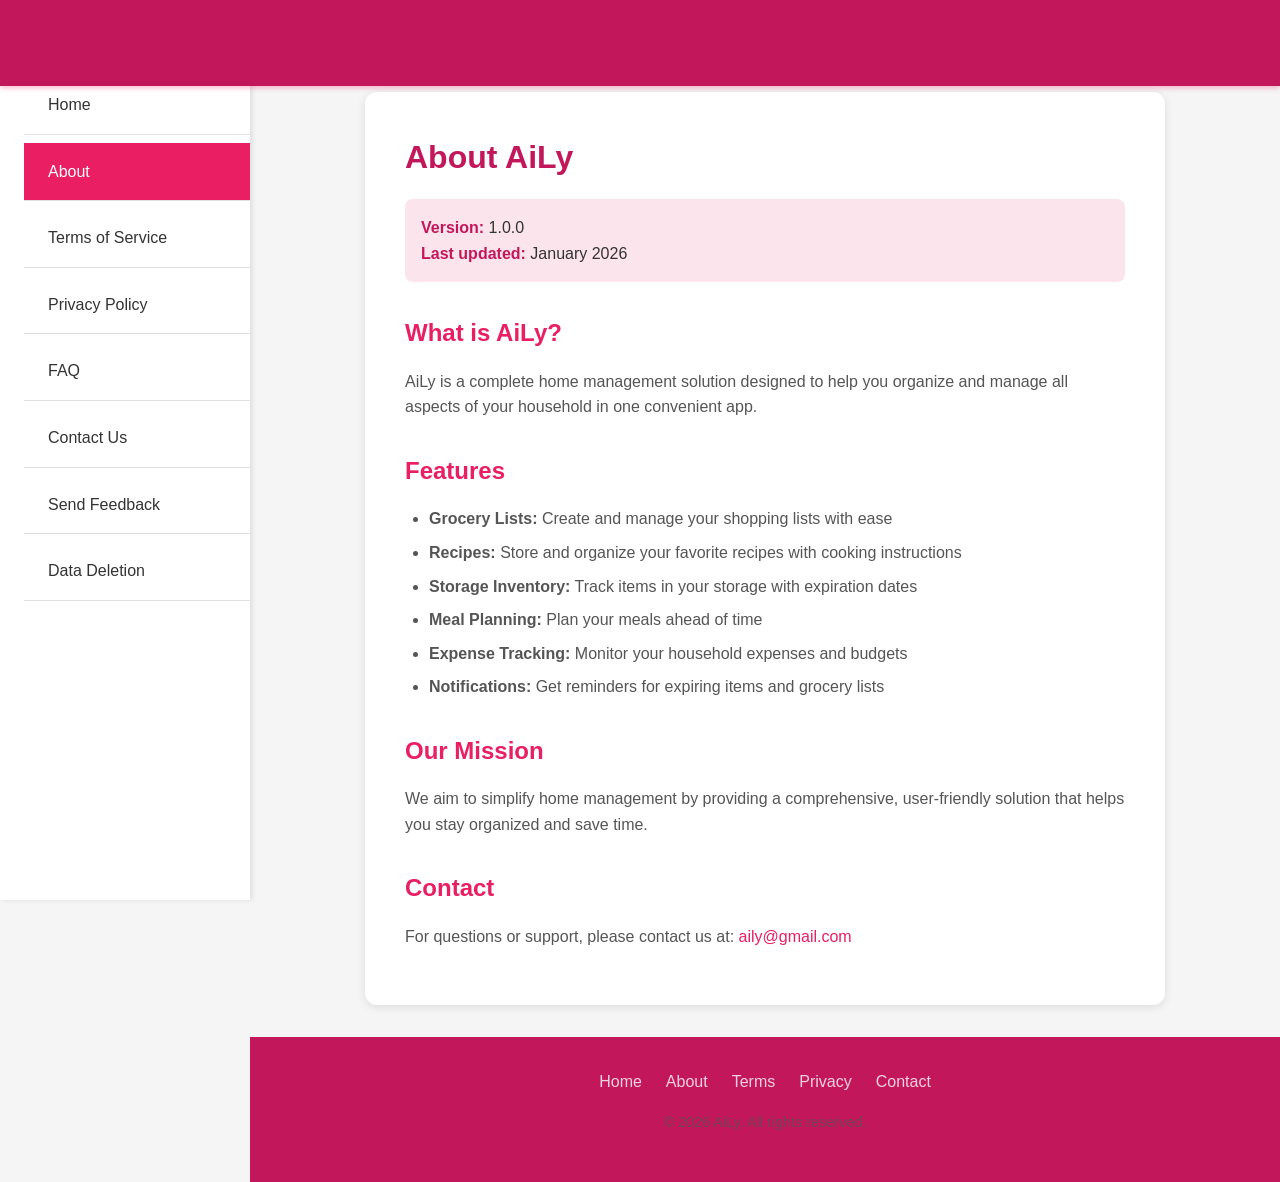
==== about.html @ 69d92359 "Initial commit: AiLy app information website with pink theme" ====
<!DOCTYPE html>
<html lang="en">
<head>
    <meta charset="UTF-8">
    <meta name="viewport" content="width=device-width, initial-scale=1.0">
    <title>About - AiLy</title>
    <link rel="stylesheet" href="css/style.css">
</head>
<body>
    <header>
        <button class="menu-toggle" aria-label="Toggle menu">☰</button>
        <h1>AiLy</h1>
    </header>
    
    <div class="sidebar-overlay"></div>
    
    <nav class="sidebar">
        <ul>
            <li><a href="index.html">Home</a></li>
            <li><a href="about.html">About</a></li>
            <li><a href="terms-of-service.html">Terms of Service</a></li>
            <li><a href="privacy-policy.html">Privacy Policy</a></li>
            <li><a href="faq.html">FAQ</a></li>
            <li><a href="contact-us.html">Contact Us</a></li>
            <li><a href="send-feedback.html">Send Feedback</a></li>
            <li><a href="data-deletion.html">Data Deletion</a></li>
        </ul>
    </nav>
    
    <main class="content">
        <div class="content-container">
            <h1>About AiLy</h1>
            
            <div class="info-box">
                <strong>Version:</strong> 1.0.0<br>
                <strong>Last updated:</strong> January 2026
            </div>
            
            <h2>What is AiLy?</h2>
            <p>
                AiLy is a complete home management solution designed to help you organize and manage 
                all aspects of your household in one convenient app.
            </p>
            
            <h2>Features</h2>
            <ul>
                <li><strong>Grocery Lists:</strong> Create and manage your shopping lists with ease</li>
                <li><strong>Recipes:</strong> Store and organize your favorite recipes with cooking instructions</li>
                <li><strong>Storage Inventory:</strong> Track items in your storage with expiration dates</li>
                <li><strong>Meal Planning:</strong> Plan your meals ahead of time</li>
                <li><strong>Expense Tracking:</strong> Monitor your household expenses and budgets</li>
                <li><strong>Notifications:</strong> Get reminders for expiring items and grocery lists</li>
            </ul>
            
            <h2>Our Mission</h2>
            <p>
                We aim to simplify home management by providing a comprehensive, user-friendly solution 
                that helps you stay organized and save time.
            </p>
            
            <h2>Contact</h2>
            <p>
                For questions or support, please contact us at: 
                <a href="mailto:aily@gmail.com">aily@gmail.com</a>
            </p>
        </div>
    </main>
    
    <footer>
        <div class="footer-content">
            <div class="footer-links">
                <a href="index.html">Home</a>
                <a href="about.html">About</a>
                <a href="terms-of-service.html">Terms</a>
                <a href="privacy-policy.html">Privacy</a>
                <a href="contact-us.html">Contact</a>
            </div>
            <p>© 2026 AiLy. All rights reserved.</p>
        </div>
    </footer>
    
    <script src="js/navigation.js"></script>
</body>
</html>
---- css/style.css ----
/* Reset and Base Styles */
* {
    margin: 0;
    padding: 0;
    box-sizing: border-box;
}

body {
    font-family: -apple-system, BlinkMacSystemFont, 'Segoe UI', Roboto, Oxygen, Ubuntu, Cantarell, sans-serif;
    line-height: 1.6;
    color: #333;
    background: #f5f5f5;
    overflow-x: hidden;
}

/* Header Styles */
header {
    background: #c2185b;
    color: white;
    padding: 1rem 1.5rem;
    position: fixed;
    top: 0;
    left: 0;
    right: 0;
    z-index: 1000;
    display: flex;
    align-items: center;
    gap: 1rem;
    box-shadow: 0 2px 5px rgba(233,30,99,0.3);
}

.menu-toggle {
    background: none;
    border: none;
    color: white;
    font-size: 1.5rem;
    cursor: pointer;
    padding: 0.5rem;
    display: none;
}

header h1 {
    font-size: 1.5rem;
    font-weight: 600;
}

/* Sidebar Navigation */
.sidebar {
    position: fixed;
    top: 60px;
    left: 0;
    width: 250px;
    height: calc(100vh - 60px);
    background: white;
    box-shadow: 2px 0 5px rgba(0,0,0,0.1);
    overflow-y: auto;
    z-index: 999;
    transition: transform 0.3s ease;
}

.sidebar ul {
    list-style: none;
    padding: 1rem 0;
}

.sidebar li {
    border-bottom: 1px solid #e0e0e0;
}

.sidebar a {
    display: block;
    padding: 1rem 1.5rem;
    color: #333;
    text-decoration: none;
    transition: background 0.3s ease;
}

.sidebar a:hover {
    background: #fce4ec;
    color: #c2185b;
}

.sidebar a.active {
    background: #e91e63;
    color: white;
    font-weight: 500;
}

/* Main Content */
.content {
    margin-left: 250px;
    margin-top: 60px;
    padding: 2rem;
    min-height: calc(100vh - 60px);
}

.content-container {
    max-width: 800px;
    margin: 0 auto;
    background: white;
    padding: 2.5rem;
    border-radius: 12px;
    box-shadow: 0 2px 10px rgba(0,0,0,0.1);
}

/* Footer */
footer {
    background: #c2185b;
    color: white;
    padding: 2rem;
    margin-left: 250px;
    text-align: center;
}

.footer-content {
    max-width: 800px;
    margin: 0 auto;
}

.footer-links {
    display: flex;
    justify-content: center;
    gap: 1.5rem;
    flex-wrap: wrap;
    margin-bottom: 1rem;
}

.footer-links a {
    color: white;
    text-decoration: none;
    opacity: 0.8;
    transition: opacity 0.3s ease;
}

.footer-links a:hover {
    opacity: 1;
    text-decoration: underline;
}

footer p {
    margin-top: 1rem;
    font-size: 0.9rem;
    opacity: 0.7;
}

/* Typography */
h1 {
    color: #c2185b;
    margin-bottom: 1rem;
    font-size: 2rem;
}

h2 {
    color: #e91e63;
    margin-top: 2rem;
    margin-bottom: 1rem;
    font-size: 1.5rem;
}

h3 {
    color: #e91e63;
    margin-top: 1.5rem;
    margin-bottom: 0.75rem;
    font-size: 1.25rem;
}

p {
    margin-bottom: 1rem;
    color: #555;
}

ul, ol {
    margin-left: 1.5rem;
    margin-bottom: 1.5rem;
}

li {
    margin-bottom: 0.5rem;
    color: #555;
}

/* Links */
a {
    color: #e91e63;
    text-decoration: none;
}

a:hover {
    text-decoration: underline;
    color: #c2185b;
}

/* Homepage Specific Styles */
.home-grid {
    display: grid;
    grid-template-columns: repeat(auto-fit, minmax(250px, 1fr));
    gap: 1.5rem;
    margin-top: 2rem;
}

.link-card {
    display: flex;
    align-items: center;
    padding: 1.5rem;
    border: 2px solid #e0e0e0;
    border-radius: 8px;
    text-decoration: none;
    color: #333;
    transition: all 0.3s ease;
    background: white;
}

.link-card:hover {
    border-color: #e91e63;
    background: #fce4ec;
    transform: translateY(-2px);
    box-shadow: 0 4px 8px rgba(233,30,99,0.2);
}

.link-icon {
    font-size: 2rem;
    margin-right: 1rem;
    width: 50px;
    text-align: center;
}

.link-content h3 {
    margin: 0 0 0.5rem 0;
    color: #c2185b;
    font-size: 1.1rem;
}

.link-content p {
    margin: 0;
    color: #7f8c8d;
    font-size: 0.9rem;
}

/* FAQ Styles */
.faq-item {
    margin-bottom: 1.5rem;
    padding-bottom: 1.5rem;
    border-bottom: 1px solid #e0e0e0;
}

.faq-item:last-child {
    border-bottom: none;
}

.faq-question {
    color: #c2185b;
    font-size: 1.1rem;
    font-weight: 600;
    margin-bottom: 0.5rem;
}

.faq-answer {
    color: #555;
    line-height: 1.8;
}

/* Contact/Feedback Card Styles */
.contact-method,
.feedback-method {
    margin-bottom: 2rem;
    padding: 1.5rem;
    background: #fce4ec;
    border-radius: 8px;
}

.contact-method h2,
.feedback-method h2 {
    color: #c2185b;
    margin: 0 0 1rem 0;
    font-size: 1.25rem;
}

.email-link {
    color: #e91e63;
    text-decoration: none;
    font-weight: 500;
}

.email-link:hover {
    text-decoration: underline;
}

/* Info Boxes */
.info-box {
    background: #fce4ec;
    padding: 1rem;
    border-radius: 8px;
    margin-bottom: 1.5rem;
}

.info-box strong {
    color: #c2185b;
}

/* Responsive Design - Mobile */
@media (max-width: 767px) {
    .menu-toggle {
        display: block;
    }

    .sidebar {
        transform: translateX(-100%);
        width: 280px;
    }

    .sidebar.open {
        transform: translateX(0);
    }

    .content {
        margin-left: 0;
        padding: 1rem;
    }

    .content-container {
        padding: 1.5rem;
    }

    footer {
        margin-left: 0;
        padding: 1.5rem 1rem;
    }

    .footer-links {
        flex-direction: column;
        gap: 0.75rem;
    }

    h1 {
        font-size: 1.5rem;
    }

    h2 {
        font-size: 1.25rem;
    }

    .home-grid {
        grid-template-columns: 1fr;
    }
}

/* Overlay for mobile sidebar */
.sidebar-overlay {
    display: none;
    position: fixed;
    top: 60px;
    left: 0;
    right: 0;
    bottom: 0;
    background: rgba(0,0,0,0.5);
    z-index: 998;
}

.sidebar-overlay.open {
    display: block;
}

/* Smooth scrolling */
html {
    scroll-behavior: smooth;
}
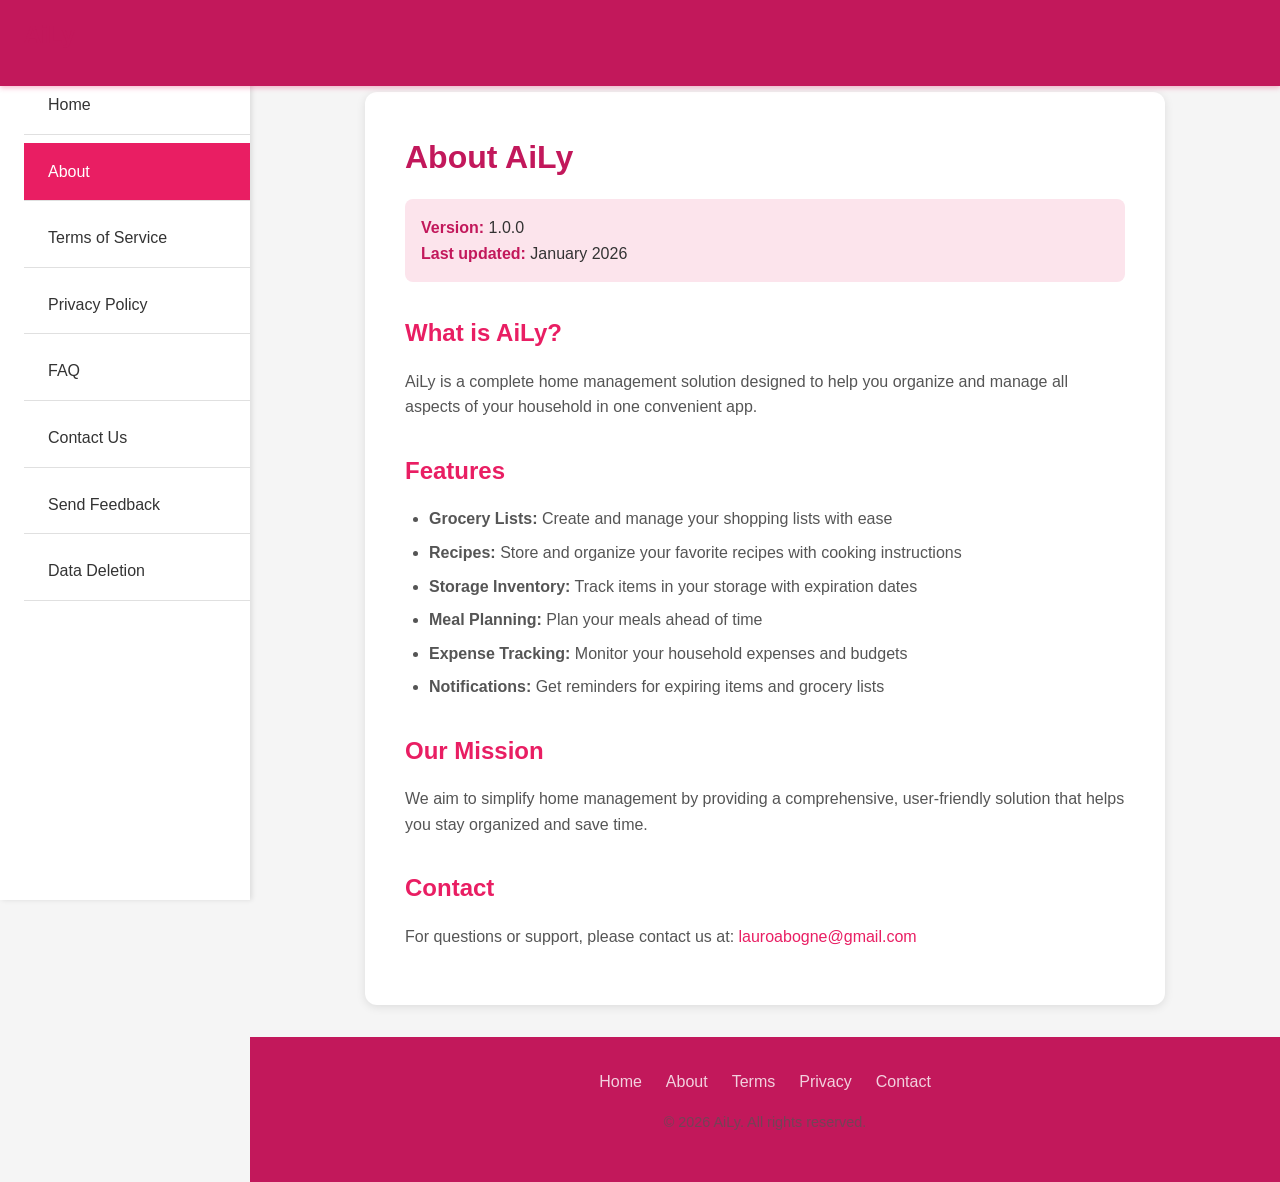
==== commit b6ff0744: "Update contact email, fix data deletion instructions, and add robots.txt" ====
--- a/about.html
+++ b/about.html
@@ -61,7 +61,7 @@
             <h2>Contact</h2>
             <p>
                 For questions or support, please contact us at: 
-                <a href="mailto:aily@gmail.com">aily@gmail.com</a>
+                <a href="mailto:lauroabogne@gmail.com">lauroabogne@gmail.com</a>
             </p>
         </div>
     </main>
